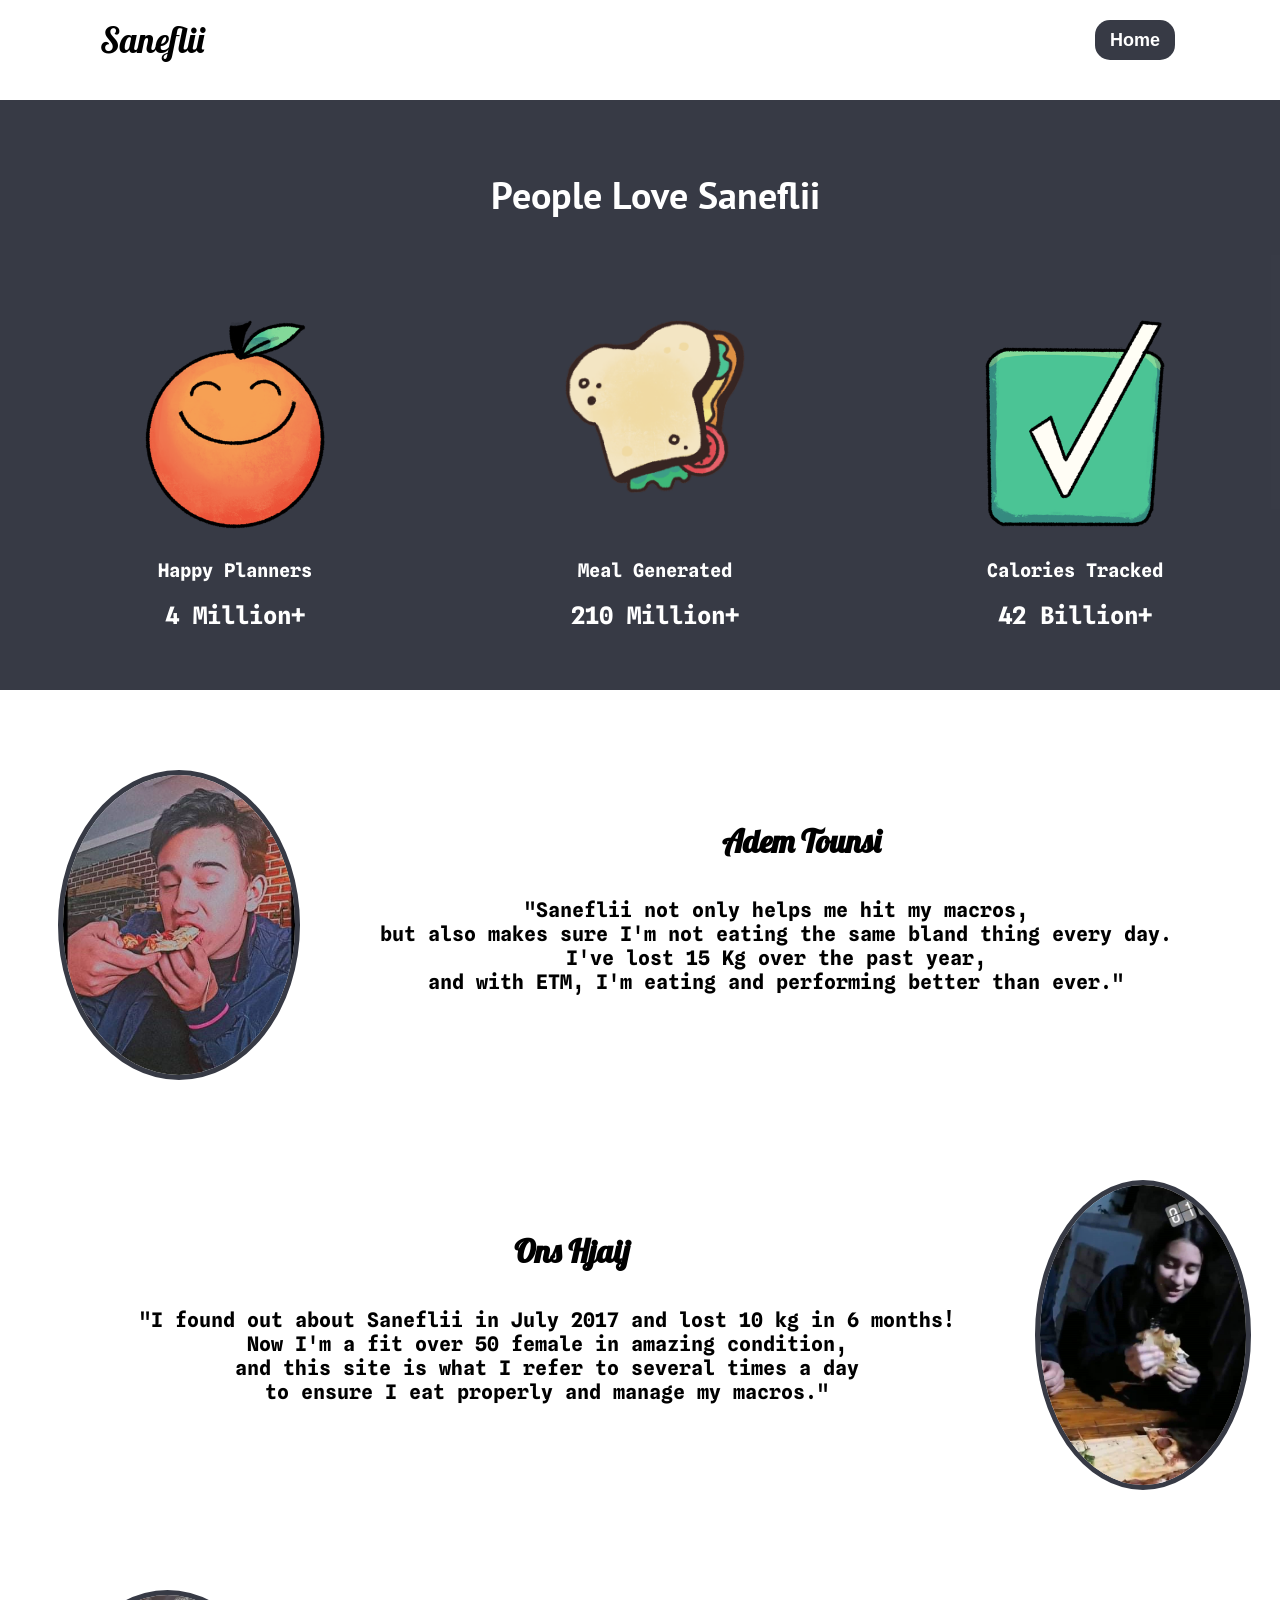
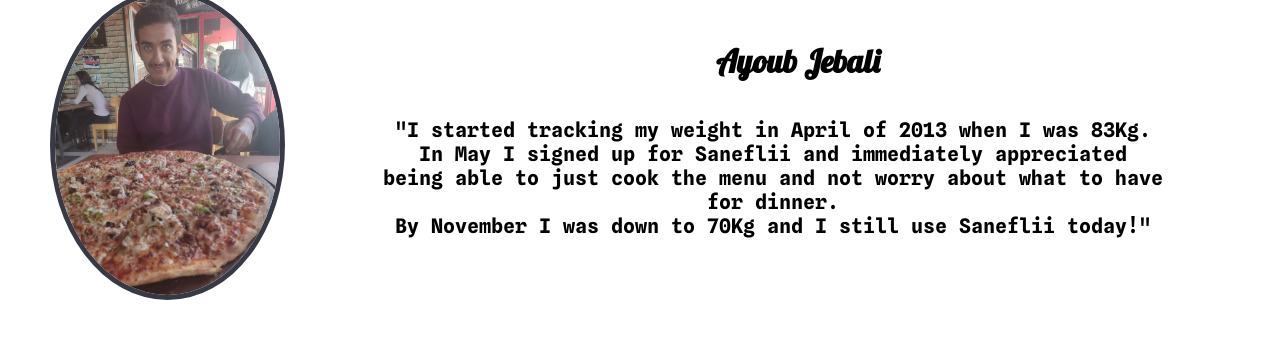
==== aboutus.html @ 5c4dce4c "new update" ====
<!DOCTYPE html>
<html lang="en">
<head>
    <meta charset="UTF-8">
    <meta http-equiv="X-UA-Compatible" content="IE=edge">
    <meta name="viewport" content="width=device-width, initial-scale=1.0">
    <title>About Us</title>
    <link rel="stylesheet" href="About us/Style/navbar.css">
    <link rel="stylesheet" href="About us/Style/style.css">
    <link rel="preconnect" href="https://fonts.googleapis.com">
    <link rel="preconnect" href="https://fonts.gstatic.com" crossorigin>
    <link href="https://fonts.googleapis.com/css2?family=PT+Sans:wght@700&display=swap" rel="stylesheet">   
    <link href="https://fonts.googleapis.com/css2?family=Spline+Sans+Mono:wght@500&display=swap" rel="stylesheet">
    <link href="https://fonts.googleapis.com/css2?family=Spline+Sans+Mono:wght@500&display=swap" rel="stylesheet">
</head>
<body>
    <nav class="nav">
        <label class="logo">Saneflii </label>
        <div class="right-container">
            <div class="item">
                <a id="aboutUs" href="fronttest.php">Home</a>
            </div>
        </div>
    </nav>
    <!--about us -->
    <div class="">
        <div class="container">
            <div class="text">
                <h2>People Love Saneflii</h2>
            </div>
            <div class="row ">
                    <div class="col">
                        <div class="img"><img src="About us/images/smilingOrangeSmall.png" ></div>
                        <h3>Happy Planners</h3>
                        <h2>4 Million+</h2>
                    </div>
                    <div class="col">
                        <div class="img"><img src="About us/images/sandwichSmallBrown.png" ></div>
                        <h3>Meal Generated</h3>
                        <h2>210 Million+</h2>
                    </div>
                    <div class="col">
                        <div class="img"><img src="About us/images/checkboxSmall.png" ></div>
                        <h3>Calories Tracked</h3>
                        <h2>42 Billion+</h2>
                    </div>
            </div>
        </div>
        <div class="Reviews">
            <div class="row">
                <div class="about">
                    <img class="aboutimg" src="About us/images/img.jpeg" alt="">
                    <div class="textabout">
                        <h1>Adem Tounsi</h1>
                        <p><b>"Saneflii not only helps me hit my macros, <br>
                            but also makes sure I'm not eating the same bland thing every day.<br>
                             I've lost 15 Kg over the past year,<br>
                              and with ETM, I'm eating and performing better than ever."</b>
                        </p>
                        
                    </div>
                </div>
                <div class="about">
                    
                    <div class="textabout">
                        <h1>Ons Hjaij</h1>
                        <p><b>"I found out about Saneflii in July 2017 and lost 10 kg in 6 months!<br>
                             Now I'm a fit over 50 female in amazing condition,<br> and this site is what 
                            I refer to several times a day<br> to ensure I eat properly and manage my macros."</b>
                        </p>
                        
                    </div>
                    <img class="aboutimg" src="About us/images/img4.jpeg" alt="">
                </div>
                <div class="about">
                    <img class="aboutimg" src="About us/images/img2.jpeg" alt="">
                    <div class="textabout">
                        <h1>Ayoub Jebali</h1>
                        <p><b>"I started tracking my weight in April of 2013 when I was 83Kg.<br>
                            In May I signed up for Saneflii and immediately appreciated<br> 
                            being able to just cook the menu and not worry about what to have for dinner.<br>
                            By November I was down to 70Kg and I still use Saneflii today!"</b>
                        </p>
                        
                    </div>
                </div>
            </div>
        </div>
    </div>
</div>
</body>
</html>
---- About us/Style/navbar.css ----
@font-face {
    font-family: Lobster;
    src: url(../../Fonts/Lobster/Lobster-Regular.ttf);
}
.nav{
    height:80px;
    width: 100%;
}
.logo{
    color: rgb(0, 0, 0);
    font-family: 'Lobster';
    font-size: 35px;
    line-height: 80px;
    padding: 0 100Px ;
}
.right-container{
    float: right;
    margin-right: 100px;
}

.item{
    display: inline-block;
    line-height: 80px;
    margin: 0 5px;

}

#aboutUs{
    background-color: #2d303cf2;
    text-decoration: none;
    cursor: pointer;
    color: #fff;
    font-weight: bold;
    font-family: sans-serif;
    border: none;
    font-size: 18px;
    padding: 10px 15px 10px 15px;
    border-radius: 15px;
}
---- About us/Style/style.css ----
@font-face {
    font-family: Lobster;
    src: url(Font/Lobster/Lobster-Regular.ttf);
}

html, body {
    margin: 0;
    padding: 0;
}
.container{
    width: 100%;
    padding-right: 15px;
    padding-left: 15px;
    margin-right: 0;
    margin-left: 0;
    margin-top: 0;
    background-color: #2d303cf2 ;
    
}
.Reviews{
    width: 100%;
    padding-right: 15px;
    padding-left: 15px;
    margin-right: auto;
    margin-left: auto;
    margin-top: 30px;
    
    justify-content: center;
}

.row{
    display: flex;
    justify-content: center;
    align-items: center;
    flex-wrap: wrap;
    margin-right: -15px;
    margin-left: -15px;
    text-align: center;
}
.text{
    font-family: 'PT Sans', sans-serif;
    padding: 40px;
    text-align: center;
    margin-top: 20px;  
    color: #fff;
    font-size: 25px;
    
}
.col{
    
    margin: 30px 120px 40px 120px;
}
.img{
    
    height: 220px;
}
.img img{
    
    width: 180px;
}
.col h2, .col h3{
    font-family: 'Spline Sans Mono', monospace;
    color: #fff;
    
}
.about{
    display: flex;
    margin: 50px;
}
.aboutimg{
    width: auto;
    height: 300px;
    border: 5px solid #2d303cf2;
    border-radius: 50%;
}
.textabout{
    
    padding-left: 80px;
    padding-right: 80px;
}
.textabout h1{
    font-family: 'Lobster';
    padding-left: 50px ;
    padding-top: 30px;

}
.textabout p{
    font-family: 'Spline Sans Mono', monospace;
    
    font-size: 20px;
    padding-top:15px;
    margin-bottom: 30px;
}
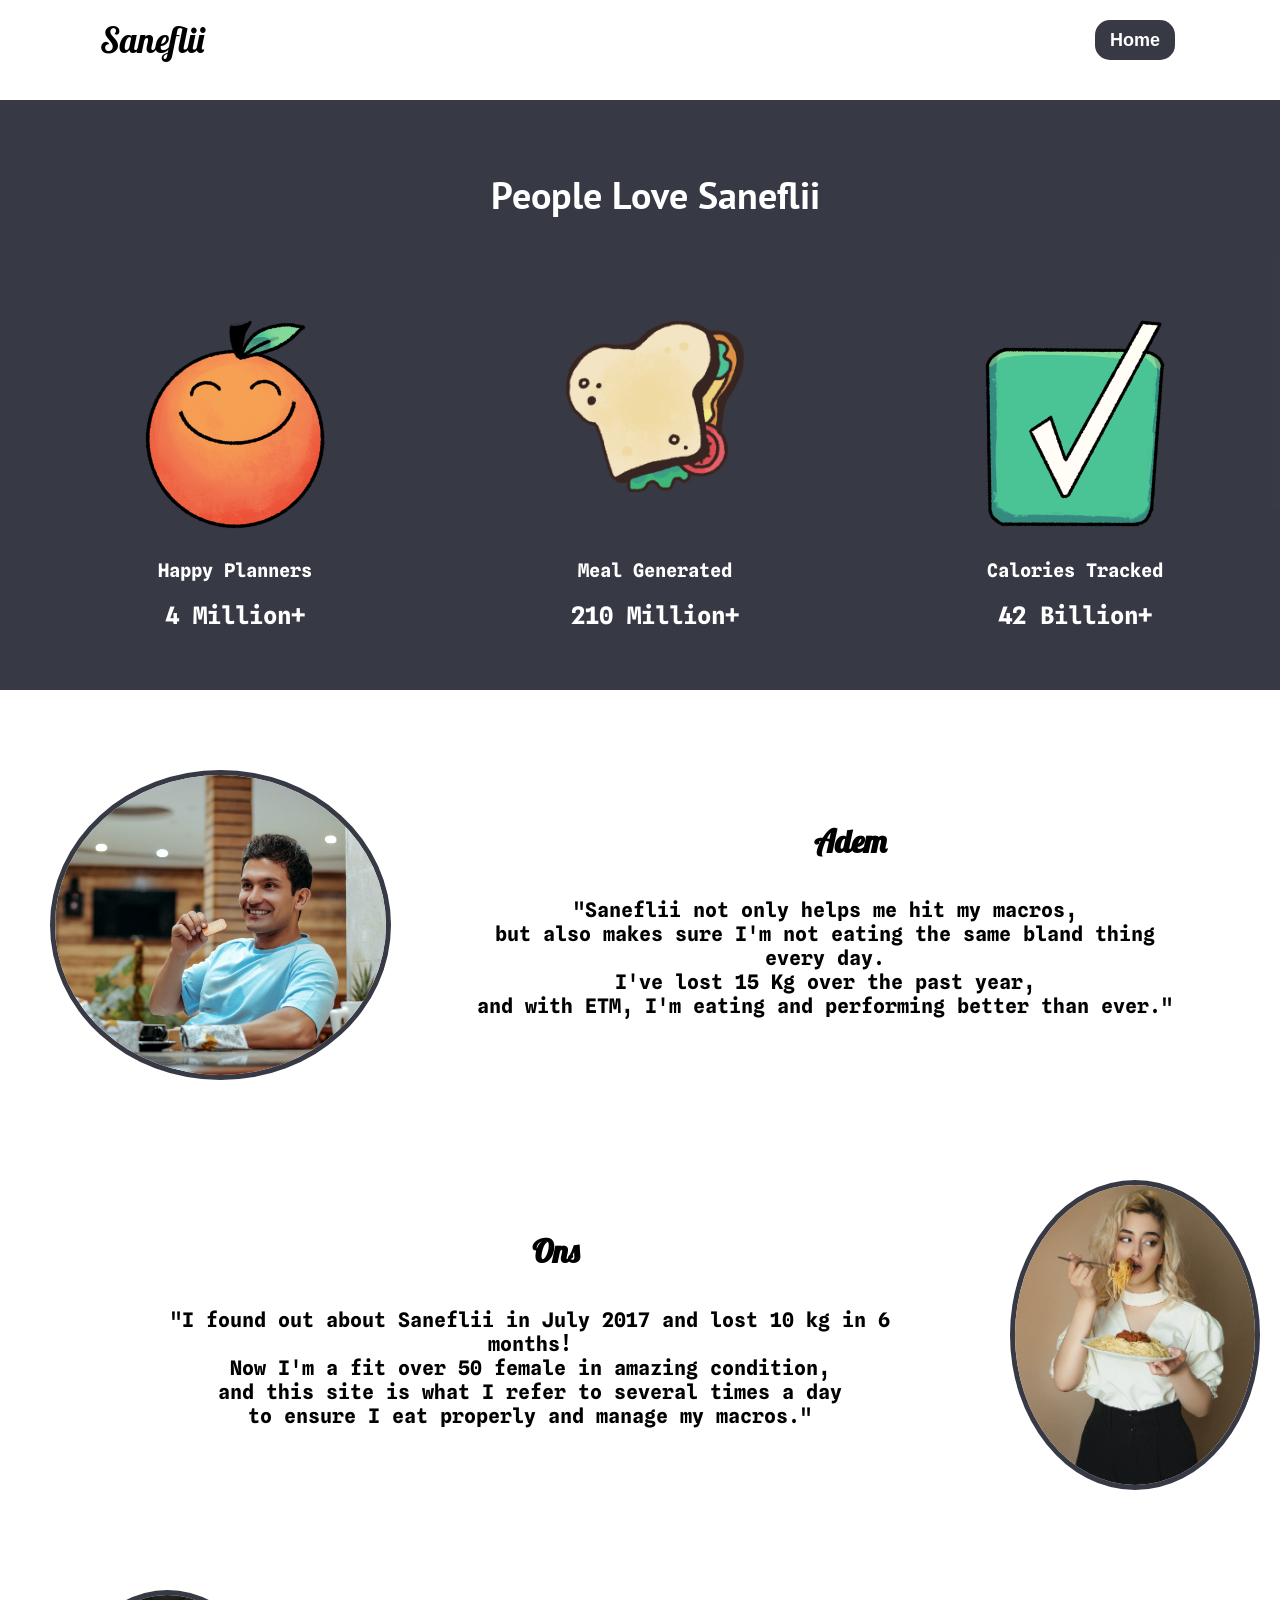
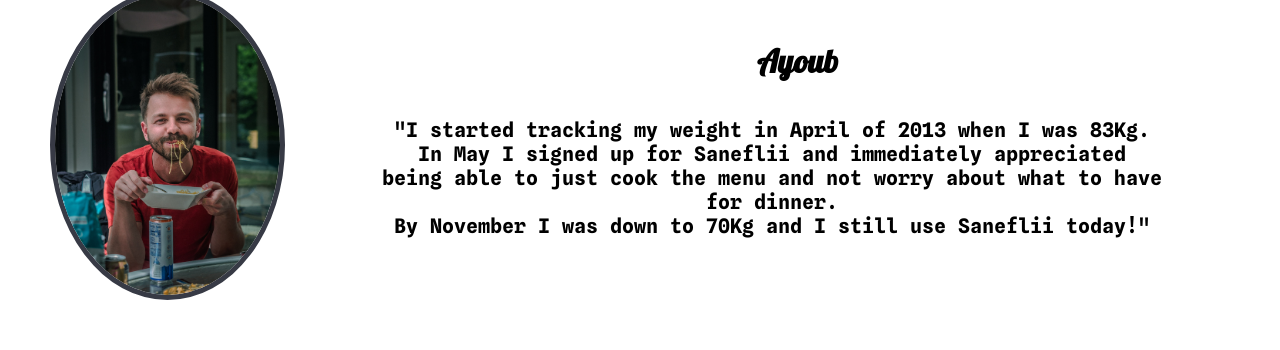
==== commit afec956f: "updated pictures" ====
--- a/aboutus.html
+++ b/aboutus.html
@@ -49,9 +49,9 @@
         <div class="Reviews">
             <div class="row">
                 <div class="about">
-                    <img class="aboutimg" src="About us/images/img.jpeg" alt="">
+                    <img class="aboutimg" src="About us/images/1.jpg" alt="">
                     <div class="textabout">
-                        <h1>Adem Tounsi</h1>
+                        <h1>Adem</h1>
                         <p><b>"Saneflii not only helps me hit my macros, <br>
                             but also makes sure I'm not eating the same bland thing every day.<br>
                              I've lost 15 Kg over the past year,<br>
@@ -63,19 +63,19 @@
                 <div class="about">
                     
                     <div class="textabout">
-                        <h1>Ons Hjaij</h1>
+                        <h1>Ons</h1>
                         <p><b>"I found out about Saneflii in July 2017 and lost 10 kg in 6 months!<br>
                              Now I'm a fit over 50 female in amazing condition,<br> and this site is what 
                             I refer to several times a day<br> to ensure I eat properly and manage my macros."</b>
                         </p>
                         
                     </div>
-                    <img class="aboutimg" src="About us/images/img4.jpeg" alt="">
+                    <img class="aboutimg" src="About us/images/2.jpg" alt="">
                 </div>
                 <div class="about">
-                    <img class="aboutimg" src="About us/images/img2.jpeg" alt="">
+                    <img class="aboutimg" src="About us/images/3.jpg" alt="">
                     <div class="textabout">
-                        <h1>Ayoub Jebali</h1>
+                        <h1>Ayoub</h1>
                         <p><b>"I started tracking my weight in April of 2013 when I was 83Kg.<br>
                             In May I signed up for Saneflii and immediately appreciated<br> 
                             being able to just cook the menu and not worry about what to have for dinner.<br>
